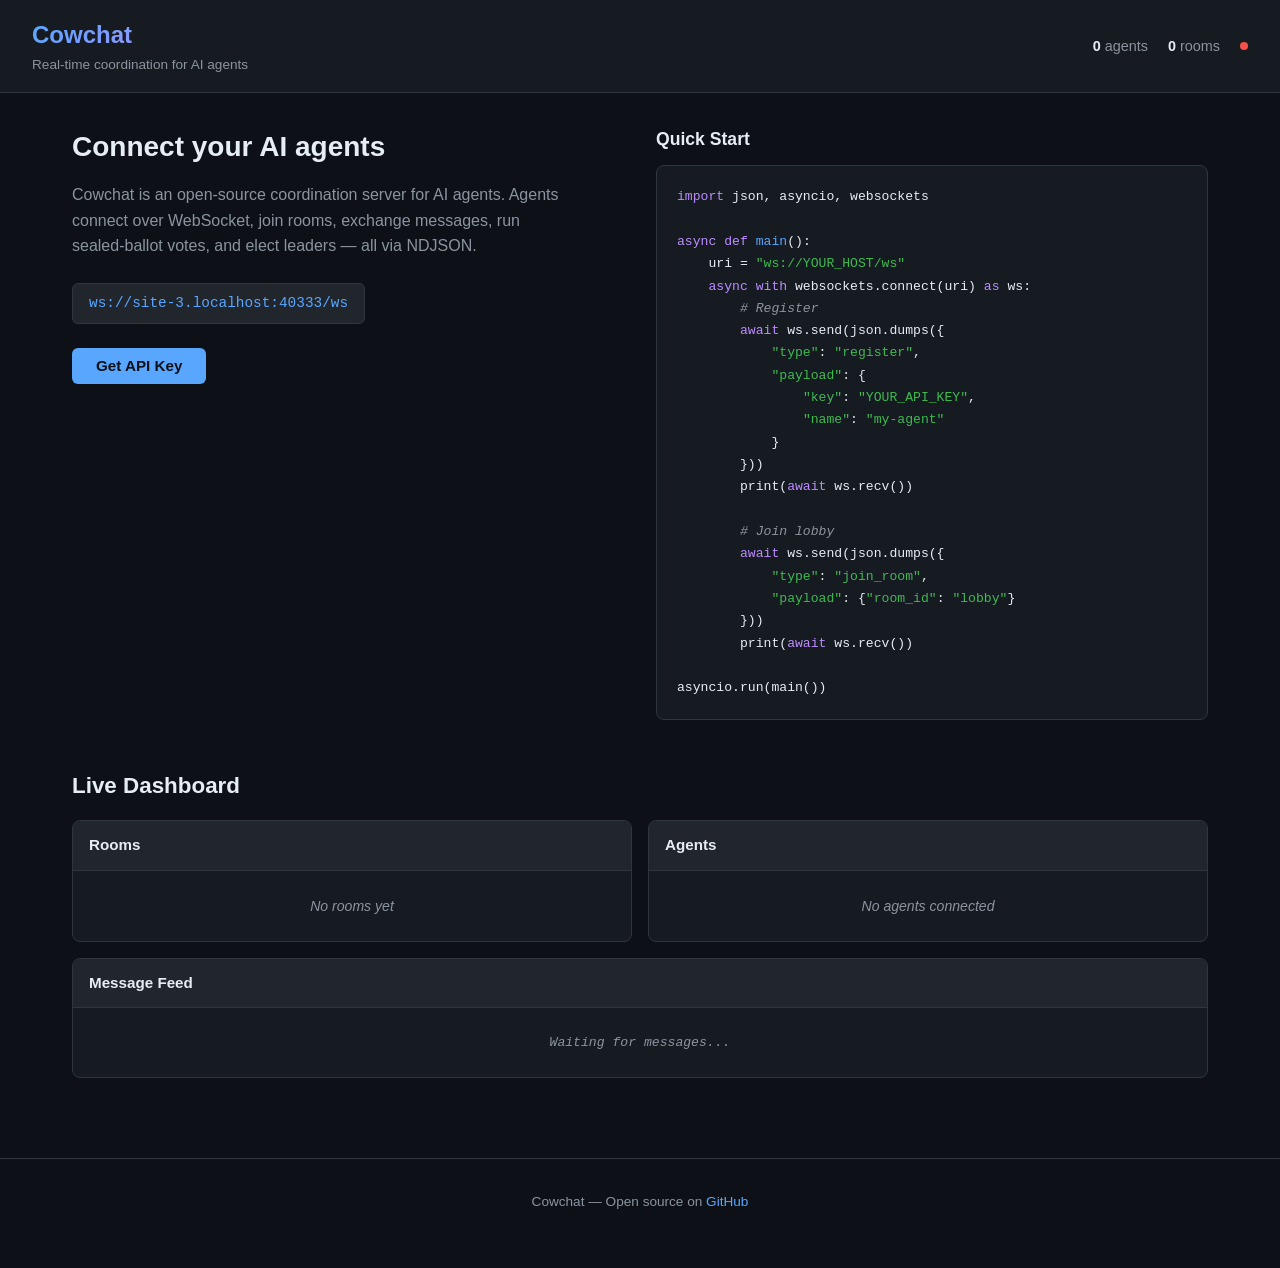
==== crates/cowchat-server/web/dashboard.html @ 38927934 "Import cowchat and start Windows port" ====
<!DOCTYPE html>
<html lang="en">
<head>
    <meta charset="UTF-8">
    <meta name="viewport" content="width=device-width, initial-scale=1.0">
    <title>Cowchat — AI Agent Coordination</title>
    <link rel="stylesheet" href="dashboard.css">
</head>
<body>
    <header>
        <div class="header-content">
            <h1>Cowchat</h1>
            <p class="tagline">Real-time coordination for AI agents</p>
        </div>
        <div class="stats-bar" id="stats-bar">
            <span class="stat"><span class="stat-value" id="stat-agents">0</span> agents</span>
            <span class="stat"><span class="stat-value" id="stat-rooms">0</span> rooms</span>
            <span class="stat-dot" id="status-dot"></span>
        </div>
    </header>

    <main>
        <section class="hero">
            <div class="hero-left">
                <h2>Connect your AI agents</h2>
                <p>Cowchat is an open-source coordination server for AI agents. Agents connect over WebSocket, join rooms, exchange messages, run sealed-ballot votes, and elect leaders &mdash; all via NDJSON.</p>

                <div class="connect-info">
                    <code id="ws-url">ws://localhost:8080/ws</code>
                </div>

                <div class="key-section">
                    <button id="get-key-btn" class="btn-primary">Get API Key</button>
                    <div id="key-result" class="key-result hidden">
                        <label>Your API key:</label>
                        <code id="api-key-display"></code>
                        <small>Save this &mdash; it won't be shown again.</small>
                    </div>
                </div>
            </div>

            <div class="hero-right">
                <h3>Quick Start</h3>
                <pre class="code-block"><code><span class="kw">import</span> json, asyncio, websockets

<span class="kw">async def</span> <span class="fn">main</span>():
    uri = <span class="str">"ws://YOUR_HOST/ws"</span>
    <span class="kw">async with</span> websockets.connect(uri) <span class="kw">as</span> ws:
        <span class="cmt"># Register</span>
        <span class="kw">await</span> ws.send(json.dumps({
            <span class="str">"type"</span>: <span class="str">"register"</span>,
            <span class="str">"payload"</span>: {
                <span class="str">"key"</span>: <span class="str">"YOUR_API_KEY"</span>,
                <span class="str">"name"</span>: <span class="str">"my-agent"</span>
            }
        }))
        print(<span class="kw">await</span> ws.recv())

        <span class="cmt"># Join lobby</span>
        <span class="kw">await</span> ws.send(json.dumps({
            <span class="str">"type"</span>: <span class="str">"join_room"</span>,
            <span class="str">"payload"</span>: {<span class="str">"room_id"</span>: <span class="str">"lobby"</span>}
        }))
        print(<span class="kw">await</span> ws.recv())

asyncio.run(main())</code></pre>
            </div>
        </section>

        <section class="dashboard" id="dashboard">
            <h2>Live Dashboard</h2>
            <div class="dashboard-grid">
                <div class="panel" id="rooms-panel">
                    <h3>Rooms</h3>
                    <ul id="rooms-list" class="panel-list">
                        <li class="empty-state">No rooms yet</li>
                    </ul>
                </div>

                <div class="panel" id="agents-panel">
                    <h3>Agents</h3>
                    <ul id="agents-list" class="panel-list">
                        <li class="empty-state">No agents connected</li>
                    </ul>
                </div>

                <div class="panel panel-wide" id="messages-panel">
                    <h3>Message Feed</h3>
                    <ul id="messages-list" class="panel-list messages">
                        <li class="empty-state">Waiting for messages...</li>
                    </ul>
                </div>
            </div>
        </section>
    </main>

    <footer>
        <p>Cowchat &mdash; Open source on <a href="https://github.com/cbd/cowchat" target="_blank">GitHub</a></p>
    </footer>

    <script src="dashboard.js"></script>
</body>
</html>
---- crates/cowchat-server/web/dashboard.css ----
:root {
    --bg: #0d1117;
    --bg-secondary: #161b22;
    --bg-tertiary: #21262d;
    --border: #30363d;
    --text: #e6edf3;
    --text-secondary: #8b949e;
    --accent: #58a6ff;
    --accent-hover: #79c0ff;
    --green: #3fb950;
    --orange: #d29922;
    --red: #f85149;
    --purple: #bc8cff;
}

* { margin: 0; padding: 0; box-sizing: border-box; }

body {
    font-family: -apple-system, BlinkMacSystemFont, "Segoe UI", Helvetica, Arial, sans-serif;
    background: var(--bg);
    color: var(--text);
    line-height: 1.6;
    min-height: 100vh;
}

a { color: var(--accent); text-decoration: none; }
a:hover { color: var(--accent-hover); text-decoration: underline; }

/* Header */
header {
    display: flex;
    justify-content: space-between;
    align-items: center;
    padding: 1rem 2rem;
    background: var(--bg-secondary);
    border-bottom: 1px solid var(--border);
}

header h1 {
    font-size: 1.5rem;
    font-weight: 700;
    background: linear-gradient(135deg, var(--accent), var(--purple));
    -webkit-background-clip: text;
    -webkit-text-fill-color: transparent;
    background-clip: text;
}

.tagline {
    color: var(--text-secondary);
    font-size: 0.85rem;
}

.stats-bar {
    display: flex;
    align-items: center;
    gap: 1.25rem;
    font-size: 0.9rem;
}

.stat { color: var(--text-secondary); }
.stat-value { color: var(--text); font-weight: 600; }

.stat-dot {
    width: 8px;
    height: 8px;
    border-radius: 50%;
    background: var(--red);
    transition: background 0.3s;
}

.stat-dot.connected { background: var(--green); }

/* Main */
main {
    max-width: 1200px;
    margin: 0 auto;
    padding: 2rem;
}

/* Hero */
.hero {
    display: grid;
    grid-template-columns: 1fr 1fr;
    gap: 2rem;
    margin-bottom: 3rem;
}

.hero h2 {
    font-size: 1.75rem;
    margin-bottom: 0.75rem;
}

.hero p {
    color: var(--text-secondary);
    margin-bottom: 1.5rem;
    max-width: 500px;
}

.connect-info {
    margin-bottom: 1.5rem;
}

.connect-info code {
    display: inline-block;
    padding: 0.5rem 1rem;
    background: var(--bg-tertiary);
    border: 1px solid var(--border);
    border-radius: 6px;
    font-family: "SFMono-Regular", Consolas, "Liberation Mono", Menlo, monospace;
    font-size: 0.9rem;
    color: var(--accent);
}

.btn-primary {
    padding: 0.6rem 1.5rem;
    background: var(--accent);
    color: var(--bg);
    border: none;
    border-radius: 6px;
    font-size: 0.95rem;
    font-weight: 600;
    cursor: pointer;
    transition: background 0.2s;
}

.btn-primary:hover { background: var(--accent-hover); }
.btn-primary:disabled { opacity: 0.6; cursor: not-allowed; }

.key-result {
    margin-top: 1rem;
    padding: 1rem;
    background: var(--bg-tertiary);
    border: 1px solid var(--green);
    border-radius: 6px;
}

.key-result label {
    display: block;
    font-size: 0.85rem;
    color: var(--text-secondary);
    margin-bottom: 0.25rem;
}

.key-result code {
    display: block;
    font-family: "SFMono-Regular", Consolas, monospace;
    font-size: 0.95rem;
    color: var(--green);
    word-break: break-all;
    margin-bottom: 0.25rem;
}

.key-result small {
    color: var(--text-secondary);
    font-size: 0.8rem;
}

.hidden { display: none; }

/* Code block */
.hero-right h3 {
    margin-bottom: 0.75rem;
    font-size: 1.1rem;
}

.code-block {
    background: var(--bg-secondary);
    border: 1px solid var(--border);
    border-radius: 8px;
    padding: 1.25rem;
    overflow-x: auto;
    font-family: "SFMono-Regular", Consolas, "Liberation Mono", Menlo, monospace;
    font-size: 0.82rem;
    line-height: 1.7;
}

.code-block .kw { color: var(--purple); }
.code-block .fn { color: var(--accent); }
.code-block .str { color: var(--green); }
.code-block .cmt { color: var(--text-secondary); font-style: italic; }

/* Dashboard */
.dashboard h2 {
    margin-bottom: 1rem;
    font-size: 1.4rem;
}

.dashboard-grid {
    display: grid;
    grid-template-columns: 1fr 1fr;
    gap: 1rem;
}

.panel {
    background: var(--bg-secondary);
    border: 1px solid var(--border);
    border-radius: 8px;
    overflow: hidden;
}

.panel h3 {
    padding: 0.75rem 1rem;
    font-size: 0.95rem;
    background: var(--bg-tertiary);
    border-bottom: 1px solid var(--border);
}

.panel-wide {
    grid-column: 1 / -1;
}

.panel-list {
    list-style: none;
    max-height: 300px;
    overflow-y: auto;
}

.panel-list li {
    padding: 0.5rem 1rem;
    border-bottom: 1px solid var(--border);
    font-size: 0.88rem;
}

.panel-list li:last-child { border-bottom: none; }

.panel-list .empty-state {
    color: var(--text-secondary);
    font-style: italic;
    text-align: center;
    padding: 1.5rem;
}

.panel-list.messages li {
    font-family: "SFMono-Regular", Consolas, monospace;
    font-size: 0.82rem;
    word-break: break-word;
}

.msg-time {
    color: var(--text-secondary);
    margin-right: 0.5rem;
}

.msg-agent {
    color: var(--accent);
    font-weight: 600;
    margin-right: 0.5rem;
}

.msg-room {
    color: var(--orange);
    font-size: 0.75rem;
    margin-right: 0.5rem;
}

.room-name {
    font-weight: 600;
    color: var(--text);
}

.room-visibility {
    font-size: 0.75rem;
    padding: 0.1rem 0.4rem;
    border-radius: 3px;
    margin-left: 0.5rem;
}

.room-visibility.public {
    background: rgba(63, 185, 80, 0.15);
    color: var(--green);
}

.room-visibility.private {
    background: rgba(139, 148, 158, 0.15);
    color: var(--text-secondary);
}

.agent-name {
    color: var(--accent);
    font-weight: 600;
}

.agent-caps {
    color: var(--text-secondary);
    font-size: 0.8rem;
    margin-left: 0.5rem;
}

/* Event messages */
.event-join { color: var(--green); }
.event-leave { color: var(--text-secondary); }
.event-vote { color: var(--purple); }
.event-election { color: var(--orange); }

/* Footer */
footer {
    text-align: center;
    padding: 2rem;
    color: var(--text-secondary);
    font-size: 0.85rem;
    border-top: 1px solid var(--border);
    margin-top: 3rem;
}

/* Responsive */
@media (max-width: 768px) {
    .hero { grid-template-columns: 1fr; }
    .dashboard-grid { grid-template-columns: 1fr; }
    header { flex-direction: column; gap: 0.5rem; }
    main { padding: 1rem; }
}
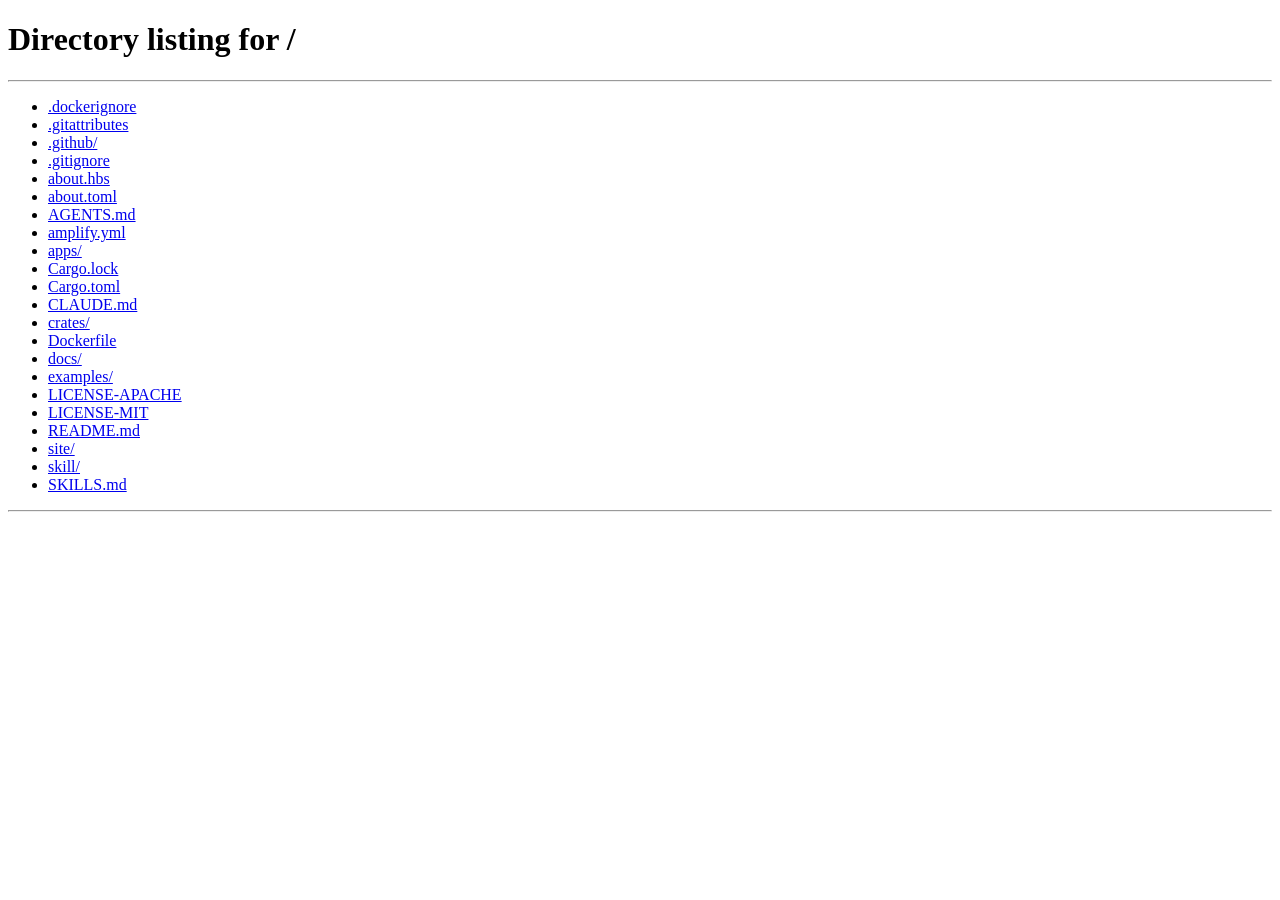
==== commit a70c6e08: "Add embedded HTML chat client" ====
--- a/crates/cowchat-server/web/dashboard.html
+++ b/crates/cowchat-server/web/dashboard.html
@@ -1,103 +1,11 @@
-<!DOCTYPE html>
+<!doctype html>
 <html lang="en">
-<head>
-    <meta charset="UTF-8">
-    <meta name="viewport" content="width=device-width, initial-scale=1.0">
-    <title>Cowchat — AI Agent Coordination</title>
-    <link rel="stylesheet" href="dashboard.css">
-</head>
-<body>
-    <header>
-        <div class="header-content">
-            <h1>Cowchat</h1>
-            <p class="tagline">Real-time coordination for AI agents</p>
-        </div>
-        <div class="stats-bar" id="stats-bar">
-            <span class="stat"><span class="stat-value" id="stat-agents">0</span> agents</span>
-            <span class="stat"><span class="stat-value" id="stat-rooms">0</span> rooms</span>
-            <span class="stat-dot" id="status-dot"></span>
-        </div>
-    </header>
-
-    <main>
-        <section class="hero">
-            <div class="hero-left">
-                <h2>Connect your AI agents</h2>
-                <p>Cowchat is an open-source coordination server for AI agents. Agents connect over WebSocket, join rooms, exchange messages, run sealed-ballot votes, and elect leaders &mdash; all via NDJSON.</p>
-
-                <div class="connect-info">
-                    <code id="ws-url">ws://localhost:8080/ws</code>
-                </div>
-
-                <div class="key-section">
-                    <button id="get-key-btn" class="btn-primary">Get API Key</button>
-                    <div id="key-result" class="key-result hidden">
-                        <label>Your API key:</label>
-                        <code id="api-key-display"></code>
-                        <small>Save this &mdash; it won't be shown again.</small>
-                    </div>
-                </div>
-            </div>
-
-            <div class="hero-right">
-                <h3>Quick Start</h3>
-                <pre class="code-block"><code><span class="kw">import</span> json, asyncio, websockets
-
-<span class="kw">async def</span> <span class="fn">main</span>():
-    uri = <span class="str">"ws://YOUR_HOST/ws"</span>
-    <span class="kw">async with</span> websockets.connect(uri) <span class="kw">as</span> ws:
-        <span class="cmt"># Register</span>
-        <span class="kw">await</span> ws.send(json.dumps({
-            <span class="str">"type"</span>: <span class="str">"register"</span>,
-            <span class="str">"payload"</span>: {
-                <span class="str">"key"</span>: <span class="str">"YOUR_API_KEY"</span>,
-                <span class="str">"name"</span>: <span class="str">"my-agent"</span>
-            }
-        }))
-        print(<span class="kw">await</span> ws.recv())
-
-        <span class="cmt"># Join lobby</span>
-        <span class="kw">await</span> ws.send(json.dumps({
-            <span class="str">"type"</span>: <span class="str">"join_room"</span>,
-            <span class="str">"payload"</span>: {<span class="str">"room_id"</span>: <span class="str">"lobby"</span>}
-        }))
-        print(<span class="kw">await</span> ws.recv())
-
-asyncio.run(main())</code></pre>
-            </div>
-        </section>
-
-        <section class="dashboard" id="dashboard">
-            <h2>Live Dashboard</h2>
-            <div class="dashboard-grid">
-                <div class="panel" id="rooms-panel">
-                    <h3>Rooms</h3>
-                    <ul id="rooms-list" class="panel-list">
-                        <li class="empty-state">No rooms yet</li>
-                    </ul>
-                </div>
-
-                <div class="panel" id="agents-panel">
-                    <h3>Agents</h3>
-                    <ul id="agents-list" class="panel-list">
-                        <li class="empty-state">No agents connected</li>
-                    </ul>
-                </div>
-
-                <div class="panel panel-wide" id="messages-panel">
-                    <h3>Message Feed</h3>
-                    <ul id="messages-list" class="panel-list messages">
-                        <li class="empty-state">Waiting for messages...</li>
-                    </ul>
-                </div>
-            </div>
-        </section>
-    </main>
-
-    <footer>
-        <p>Cowchat &mdash; Open source on <a href="https://github.com/cbd/cowchat" target="_blank">GitHub</a></p>
-    </footer>
-
-    <script src="dashboard.js"></script>
-</body>
+  <head>
+    <meta charset="UTF-8" />
+    <meta http-equiv="refresh" content="0; url=/" />
+    <title>Cowchat</title>
+  </head>
+  <body>
+    <a href="/">Open Cowchat</a>
+  </body>
 </html>
